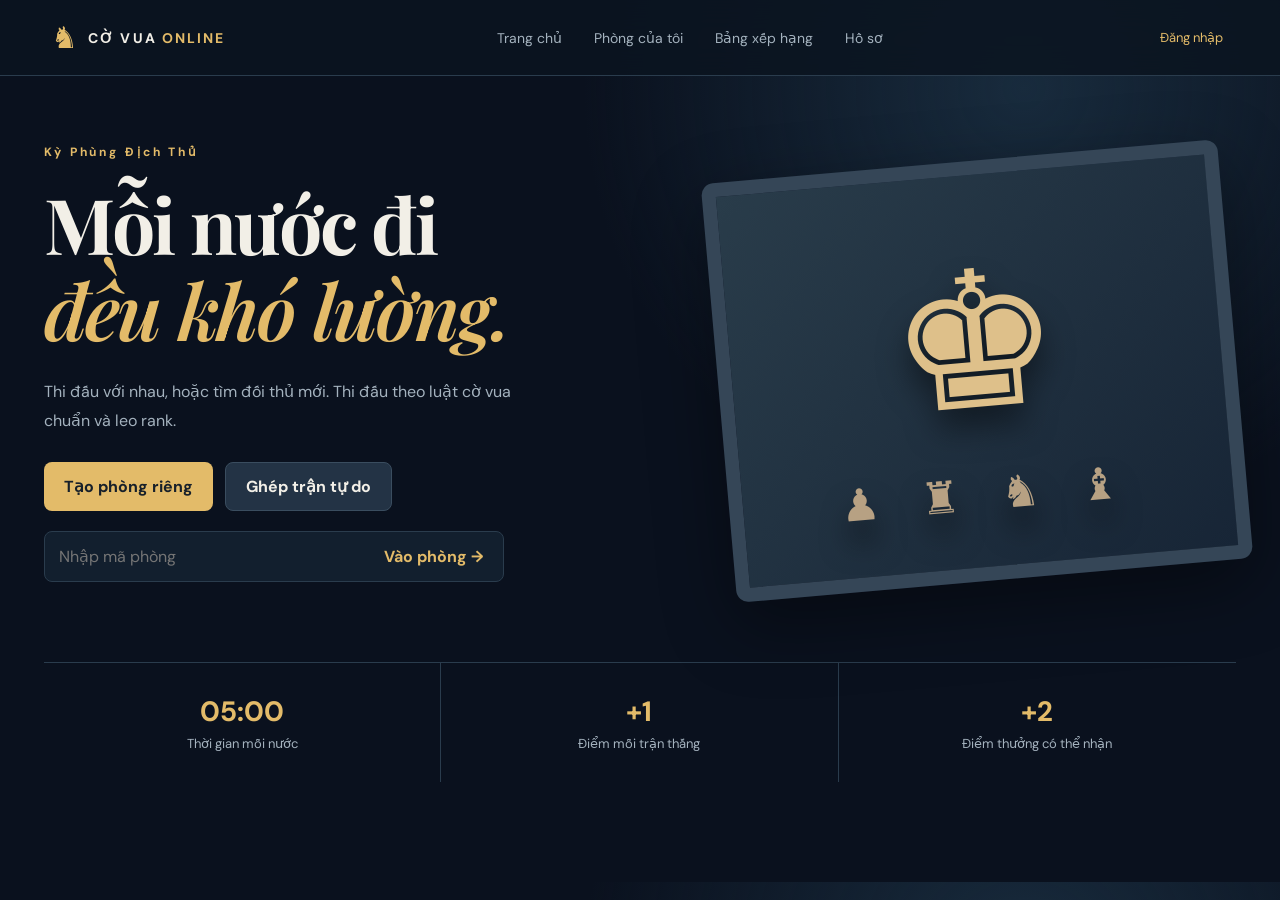
==== index.html @ 99d8efa1 "last" ====
<!doctype html>
<html lang="vi"><head><meta charset="utf-8"><meta name="viewport" content="width=device-width,initial-scale=1"><title>HacLongChess</title><link rel="stylesheet" href="style.css"></head>
<body><header class="topbar"><a class="logo" href="#home">♞ <span>CỜ VUA <b>ONLINE</b></span></a><nav><button data-page="home">Trang chủ</button><button data-page="game">Phòng của tôi</button><button data-page="leaderboard">Bảng xếp hạng</button><button data-page="myprofile">Hồ sơ</button></nav><div id="account"></div></header>
<main>
  <section id="home" class="page"><div class="hero"><div><p class="eyebrow">Kỳ Phùng Địch Thủ</p><h1>Mỗi nước đi<br><em>đều khó lường.</em></h1><p class="muted">Thi đấu với nhau, hoặc tìm đối thủ mới. Thi đấu theo luật cờ vua chuẩn và leo rank.</p><div class="hero-actions"><button class="primary" id="create">Tạo phòng riêng</button><button class="secondary" id="match">Ghép trận tự do</button></div><form id="join-form" class="join"><input id="room-code" maxlength="12" placeholder="Nhập mã phòng"><button type="submit">Vào phòng →</button></form><p id="matching" class="hint"></p></div><div class="hero-board" aria-hidden="true">♚<span>♟︎ ♜ ♞ ♝</span></div></div><div class="rules-row"><div><strong>05:00</strong><span>Thời gian mỗi nước</span></div><div><strong>+1</strong><span>Điểm mỗi trận thắng</span></div><div><strong>+2</strong><span>Điểm thưởng có thể nhận</span></div></div></section>
  <section id="game" class="page hidden"><div class="section-head"><div><p class="eyebrow">PHÒNG <span id="room-id"></span></p><h2>Ván cờ đang diễn ra</h2></div><button id="copy-room" class="secondary">Sao chép mã phòng</button></div><div class="game-layout"><div class="board-column"><div class="player-strip" id="black-player"></div><div id="board" class="board" aria-label="Bàn cờ"></div><div class="player-strip" id="white-player"></div><div class="game-controls"><span id="game-message"></span><div><button id="cancel-room" class="danger hidden">Hủy phòng</button> <button id="claim-draw" class="secondary hidden">Yêu cầu hòa</button> <button id="resign" class="danger">Xin thua</button></div></div></div><aside class="game-side"><div class="card clock-card"><div id="clock" class="clock" role="timer" aria-label="Thời gian nước đi">05:00</div></div><div class="card"><h3>Nước đi</h3><div id="moves" class="moves"></div></div><div class="card chat-card"><h3>Trò chuyện</h3><div id="messages" class="messages"></div><div id="emotes" class="emotes"></div><form id="chat-form" class="chat-form"><input id="chat-input" maxlength="300" placeholder="Nhắn đối thủ..."><button type="submit">Gửi</button></form></div></aside></div></section>
  <section id="leaderboard" class="page hidden"><div class="section-head"><div><p class="eyebrow">VINH DANH</p><h2>Bảng xếp hạng</h2></div><span class="hint">Top 100 người chơi</span></div><div id="rank-list" class="rank-list"></div></section>
  <section id="profile" class="page hidden"><div class="section-head"><div><p class="eyebrow">NGƯỜI CHƠI</p><h2>Hồ sơ</h2></div></div><div id="profile-card" class="profile-card"></div><form id="profile-form" class="card profile-form hidden"><h3>Chỉnh sửa hồ sơ</h3><label>Tên hiển thị<input id="profile-name" maxlength="40" required></label><label>Tuổi<input id="profile-age" type="number" min="13" max="120"></label><label>Giới thiệu<textarea id="profile-bio" maxlength="300" rows="3"></textarea></label><div class="avatar-upload"><label>Ảnh đại diện<input id="profile-avatar" type="file" accept="image/jpeg,image/png"></label><p class="hint">JPEG hoặc PNG, tối đa 5 MB.</p><button id="upload-avatar" class="secondary" type="button">Tải ảnh lên</button></div><button class="primary">Lưu hồ sơ</button></form></section>
  <section id="login" class="page hidden"><div class="login-card"><div class="login-icon">♞</div><h2>Vào bàn cờ</h2><p class="muted">Đăng nhập để tạo hồ sơ, chơi cờ và lưu điểm.</p><a class="oauth" id="google-login">Tiếp tục với Google</a><a class="oauth" id="facebook-login">Tiếp tục với Facebook</a><p class="muted" style="font-size:12px;margin-top:18px">Định vị IP: <a href="https://ipinfo.io/" target="_blank" rel="noopener noreferrer">IPinfo</a></p></div></section>
</main><div id="toast" role="status"></div><script src="config.js"></script><script src="app.js"></script></body></html>
---- style.css ----
@import url('https://fonts.googleapis.com/css2?family=DM+Sans:wght@400;500;600;700&family=Playfair+Display:wght@600;700&display=swap');
:root{--bg:#0a111e;--panel:#121e2d;--panel2:#1a2939;--line:#2a3c4d;--text:#f2efe7;--muted:#a4b2be;--gold:#e3bb69;--red:#e85555;--green:#7dbf9b}*{box-sizing:border-box}body{margin:0;background:radial-gradient(circle at 80% 10%,#182b3d 0,transparent 34%),var(--bg);color:var(--text);font-family:'DM Sans',sans-serif}button,input,textarea{font:inherit}button,a{cursor:pointer}button{border:0}a{color:inherit;text-decoration:none}.topbar{height:76px;padding:0 max(4vw,20px);display:flex;align-items:center;gap:30px;border-bottom:1px solid var(--line);background:#0b1420d9;position:sticky;top:0;z-index:10;backdrop-filter:blur(16px)}.logo{font-size:30px;color:var(--gold);display:flex;align-items:center;gap:10px;white-space:nowrap}.logo span{font-size:14px;color:var(--text);font-weight:700;letter-spacing:.15em}.logo b{color:var(--gold)}nav{display:flex;gap:4px;flex:1;justify-content:center}nav button,nav a{background:none;color:var(--muted);padding:10px 14px;border-radius:8px;font-size:14px}nav button:hover,nav a:hover{color:var(--gold);background:#ffffff0d}#account{font-size:13px;color:var(--muted);white-space:nowrap}#account button{background:none;color:var(--gold)}main{max-width:1240px;margin:auto;padding:40px 24px 100px}.hidden{display:none!important}.hero{min-height:510px;display:grid;grid-template-columns:1.1fr .9fr;align-items:center;gap:40px}.eyebrow{color:var(--gold);font-size:12px;font-weight:700;letter-spacing:.24em;margin:0 0 20px}h1,h2,h3{margin:0}h1,h2{font-family:'Playfair Display',serif}h1{font-size:clamp(44px,6vw,80px);line-height:1.12;letter-spacing:-.03em}h1 em{color:var(--gold);font-weight:600}h2{font-size:42px}h3{font-size:17px;margin-bottom:18px}.muted,.hint{color:var(--muted)}.hero .muted{max-width:510px;line-height:1.8;margin:26px 0}.hero-actions{display:flex;gap:12px;flex-wrap:wrap}.primary,.secondary,.danger,.join button,.chat-form button{padding:13px 20px;border-radius:8px;font-weight:700}.primary{background:var(--gold);color:#17202a}.secondary{background:#233345;color:var(--text);border:1px solid #3a4d5f}.danger{background:#6b2a32;color:#fff}.join{display:flex;margin-top:20px;max-width:460px;border:1px solid var(--line);border-radius:8px;overflow:hidden;background:#121f2e}.join input,.chat-form input{flex:1;background:none;border:0;padding:14px;color:var(--text);outline:none;min-width:0}.join button,.chat-form button{background:none;color:var(--gold)}.hero-board{height:420px;display:grid;place-content:center;text-align:center;color:#dec08a;font-size:190px;text-shadow:0 20px 30px #0008;background:linear-gradient(135deg,#293c4a,#172536);border:14px solid #354657;box-shadow:0 24px 70px #0006;transform:rotate(-5deg);border-radius:12px}.hero-board span{display:block;font-size:44px;letter-spacing:16px;color:#b7a183}.rules-row{display:grid;grid-template-columns:repeat(3,1fr);border-top:1px solid var(--line);margin-top:36px}.rules-row div{padding:30px 16px;text-align:center;border-right:1px solid var(--line)}.rules-row div:last-child{border:0}.rules-row strong{display:block;color:var(--gold);font-size:28px}.rules-row span{display:block;color:var(--muted);font-size:13px;margin-top:5px}.section-head{display:flex;align-items:end;justify-content:space-between;margin:12px 0 32px}.game-layout{display:grid;grid-template-columns:minmax(360px,680px) 1fr;gap:28px}.board-column{min-width:0}.board{aspect-ratio:1;display:grid;grid-template-columns:repeat(8,1fr);border:8px solid #43586a;box-shadow:0 20px 50px #0008}.square{display:grid;place-items:center;font-size:clamp(27px,5.4vw,62px);line-height:1;user-select:none;padding:0}.square.light{background:#e6d6b7}.square.dark{background:#77928e}.square.selected{outline:5px solid #e9bd53;outline-offset:-5px}.square.legal{box-shadow:inset 0 0 0 6px #dbb95da0}.square .white-piece{color:#fff8e8;text-shadow:0 2px 3px #253544,0 0 2px #1e2c35}.square .black-piece{color:#152537;text-shadow:0 1px 1px #e5ded0}.player-strip{height:64px;display:flex;align-items:center;gap:12px;font-weight:700}.small-avatar{width:36px;height:36px;border-radius:50%;object-fit:cover;background:#304150}.game-controls{display:flex;justify-content:space-between;align-items:center;padding:16px 0}.game-side{display:grid;gap:16px;align-content:start}.card{background:var(--panel);border:1px solid var(--line);border-radius:12px;padding:22px}.clock{font-size:48px;font-variant-numeric:tabular-nums;font-weight:700;letter-spacing:.03em}.clock.urgent{color:var(--red)}.timeout{background:var(--red);color:white;padding:12px;border-radius:8px;font-weight:800;text-align:center;animation:pulse .7s infinite alternate}@keyframes pulse{to{opacity:.65}}.moves{max-height:110px;overflow:auto;color:var(--muted);line-height:1.9}.messages{height:220px;overflow:auto;border-radius:7px;background:#0c1724;padding:12px;display:flex;flex-direction:column;gap:8px}.msg{font-size:13px;word-break:break-word}.msg b{color:var(--gold)}.emotes{display:flex;gap:7px;padding:13px 0}.emotes button{background:#26394a;border-radius:6px;padding:6px 8px;font-size:20px}.chat-form{display:flex;border:1px solid var(--line);border-radius:8px}.rank-list{display:grid;gap:10px}.rank-row{display:flex;align-items:center;gap:18px;padding:14px 20px;background:var(--panel);border:1px solid var(--line);border-radius:10px}.rank-number{color:var(--gold);font-weight:700;width:40px}.rank-row a{display:flex;align-items:center;gap:16px;flex:1}.rank-row img,.profile-card img{object-fit:cover;background:#304150}.rank-row img{width:54px;height:54px;border-radius:50%;border:3px solid var(--gold)}.rank-row strong{font-size:18px}.rank-row small{display:block;color:var(--muted)}.rank-row .points{color:var(--gold);font-weight:700}.profile-card{display:flex;align-items:center;gap:28px;padding:30px;background:var(--panel);border:1px solid var(--line);border-radius:12px;margin-bottom:20px}.profile-card img{width:110px;height:110px;border-radius:50%;border:5px solid var(--gold)}.profile-card h2{font-size:32px}.profile-card p{color:var(--muted)}.profile-form{max-width:560px}.profile-form label{display:block;color:var(--muted);margin:14px 0}.profile-form input,.profile-form textarea,.admin-form input{display:block;width:100%;background:#0d1825;color:var(--text);border:1px solid var(--line);border-radius:7px;padding:12px;margin-top:7px}.login-card{max-width:420px;margin:70px auto;background:var(--panel);border:1px solid var(--line);border-radius:16px;text-align:center;padding:38px}.login-icon{font-size:64px;color:var(--gold)}.login-card h2{font-size:36px}.oauth{display:block;background:#24384b;border-radius:8px;padding:14px;margin-top:12px;font-weight:700}.oauth:hover{background:#314b63}#toast{position:fixed;right:24px;bottom:24px;background:#293d4e;color:white;padding:12px 18px;border-radius:8px;opacity:0;pointer-events:none;transition:opacity .2s;z-index:20}#toast.show{opacity:1}.admin-grid{display:grid;grid-template-columns:repeat(3,1fr);gap:14px}.admin-grid .card strong{display:block;color:var(--gold);font-size:30px}.admin-table{width:100%;border-collapse:collapse;margin-top:15px}.admin-table td,.admin-table th{border-bottom:1px solid var(--line);padding:10px;text-align:left}.admin-table input{width:100px;background:#0d1825;color:white;border:1px solid var(--line);padding:7px}.bars{display:flex;align-items:end;height:150px;gap:4px}.bars div{background:var(--gold);flex:1;min-height:2px;border-radius:3px 3px 0 0}.admin-actions{display:flex;gap:10px;flex-wrap:wrap;margin:20px 0}@media(max-width:850px){.topbar{height:auto;min-height:70px;flex-wrap:wrap;padding:14px}nav{order:3;flex-basis:100%;justify-content:start;overflow:auto}.hero{grid-template-columns:1fr}.hero-board{display:none}.game-layout{grid-template-columns:1fr}.game-side{grid-template-columns:repeat(2,1fr)}.chat-card{grid-column:1/-1}}@media(max-width:560px){main{padding:25px 14px}.hero{min-height:auto}.rules-row{grid-template-columns:1fr}.rules-row div{border-right:0;border-bottom:1px solid var(--line)}.game-side{grid-template-columns:1fr}.section-head{align-items:start;gap:10px}h2{font-size:32px}.board{border-width:4px}.square{font-size:9vw}.profile-card{flex-direction:column;text-align:center}.rank-row{gap:8px;padding:10px}.rank-row img{width:44px;height:44px}}
:root{color-scheme:dark}
.rank-row a{flex-direction:column;align-items:flex-start;gap:5px;max-width:160px}
.rank-row a img{align-self:flex-start}
.rank-row .points{margin-left:auto}
.small-avatar{border:2px solid var(--gold)}

/* Classic chess table: warm walnut, ivory and restrained brass. */
.board-column{
  padding:16px;
  background:linear-gradient(145deg,#342417,#1b140f 58%,#3a291d);
  border:1px solid #815d36;
  border-radius:12px;
  box-shadow:0 24px 60px #0009,inset 0 1px 0 #c5945540;
}
.board{
  width:100%;
  grid-template-columns:repeat(8,minmax(0,1fr));
  grid-template-rows:repeat(8,minmax(0,1fr));
  border:14px solid #704322;
  border-image:linear-gradient(135deg,#b08048 0%,#6b3c20 18%,#3b2417 42%,#9c6738 67%,#482a19 100%) 1;
  box-shadow:0 0 0 2px #d5b274,0 0 0 5px #382719,0 14px 28px #0009,inset 0 0 0 2px #62401f;
}
.square{
  position:relative;
  min-width:0;
  min-height:0;
  font-family:'Segoe UI Symbol','Noto Sans Symbols 2',Georgia,serif;
  cursor:pointer;
  transition:filter .13s ease,box-shadow .13s ease;
}
.square.light{background:linear-gradient(140deg,#f0e2c5,#e5d2ae)}
.square.dark{background:linear-gradient(140deg,#966845,#805332)}
.square:hover{filter:brightness(1.12)}
.square:focus-visible{outline:3px solid #ffe19a;outline-offset:-4px;z-index:2}
.square.selected{outline:5px solid #f6cd72;outline-offset:-5px;z-index:1;filter:brightness(1.12)}
.square::before,.square::after{
  position:absolute;
  font-family:Georgia,serif;
  font-size:clamp(9px,1.15vw,13px);
  font-weight:700;
  line-height:1;
  opacity:.74;
  pointer-events:none;
}
.square::before{content:attr(data-rank-label);top:5px;left:5px}
.square::after{content:attr(data-file-label);bottom:5px;right:6px}
.square.light::before,.square.light::after{color:#68452c}
.square.dark::before,.square.dark::after{color:#f5dfb5}
.square .white-piece{
  color:#fffaf0;
  text-shadow:1px 1px 0 #8b6a48,-1px -1px 0 #8b6a48,0 3px 3px #26170e99;
  filter:drop-shadow(0 2px 1px #26170e88);
}
.square .black-piece{
  color:#211811;
  text-shadow:1px 1px 0 #d9bb89,-1px -1px 0 #d9bb89,0 3px 3px #160e0a88;
  filter:drop-shadow(0 2px 1px #160e0a88);
}
.player-strip{
  height:66px;
  padding:0 13px;
  margin:8px 0;
  color:#efe1c5;
  background:linear-gradient(90deg,#382819,#2a1d14);
  border:1px solid #6c4b2d;
  border-radius:6px;
  font-family:Georgia,serif;
  font-size:16px;
  letter-spacing:.01em;
}
.player-strip.to-move{border-color:#dbb76e;box-shadow:inset 3px 0 0 #dbb76e,0 0 15px #d2a45a22}
.player-strip .small-avatar{border-color:#cda768}
.game-side .card{background:linear-gradient(145deg,#211c18,#17191b);border-color:#554432}
.game-side h3{font-family:Georgia,serif;color:#e7cf9f}
.game-side .clock{font-family:Georgia,serif;color:#f1e1c0}
.game-side .clock.urgent{color:var(--red)}
.game-layout{grid-template-columns:minmax(0,2fr) minmax(240px,1fr);gap:20px}
.game-controls{min-height:72px;gap:12px}
.game-controls>div{display:flex;align-items:center;justify-content:flex-end;gap:10px;margin-left:auto}
.game-controls>div button{min-width:120px}
.chat-card{padding:16px}
.chat-card .messages{height:150px}
.chat-card .emotes{padding:8px 0}
.emotes{flex-wrap:wrap;max-height:112px;overflow-y:auto}
.emotes button{width:46px;height:46px;display:grid;place-items:center;flex:none;padding:3px}
.emotes button img{display:block;width:100%;height:100%;object-fit:contain}
.chat-sticker{display:inline-block;width:min(96px,28vw);height:96px;object-fit:contain;vertical-align:middle}
.rank-row .sticker-preview{width:48px;height:48px;object-fit:contain;flex:none;border:0;border-radius:4px}
#cosmetic-file{max-width:260px;color:var(--text)}
@media(max-width:850px){.game-layout{grid-template-columns:1fr}}
@media(max-width:560px){
  .board-column{padding:8px}
  .board{border-width:9px}
  .player-strip{height:54px;font-size:14px}
  .square::before,.square::after{font-size:9px}
}

/* Keep the entire board and its controls within the current viewport. */
.game-active main{padding-top:12px}
.game-active #game .section-head{margin:0 0 10px}
.game-active #game .section-head h2{font-size:clamp(22px,3vw,32px)}
.game-active #game .section-head .eyebrow{margin-bottom:6px}
.game-active .board-column{width:min(100%,var(--board-panel-fit,496px));padding:8px;justify-self:center}
.game-active .board{max-width:var(--board-fit,480px);border-width:8px;margin-inline:auto}
.game-active .square{font-size:var(--piece-size,40px)}
.game-active .player-strip{height:42px;margin:4px 0;font-size:14px}
.game-active .player-strip .small-avatar{width:28px;height:28px}
.game-active .game-controls{min-height:48px;padding:6px 0}
.game-active .game-controls button{padding:9px 12px}
.game-side .clock-card{justify-self:start;min-width:136px;padding:10px 16px}
.game-side .clock-card .clock{font-size:32px;line-height:1.1}
.avatar-upload{margin:16px 0;padding-top:14px;border-top:1px solid var(--line)}
.avatar-upload label{margin:0}
.avatar-upload input[type=file]{padding:9px;font-size:13px}
.avatar-upload .hint{font-size:12px;margin:7px 0 12px}
@media(max-width:560px){
  .game-active main{padding-top:8px}
  .game-active #game .section-head h2{font-size:24px}
  .game-active .game-controls>div button{min-width:100px}
}
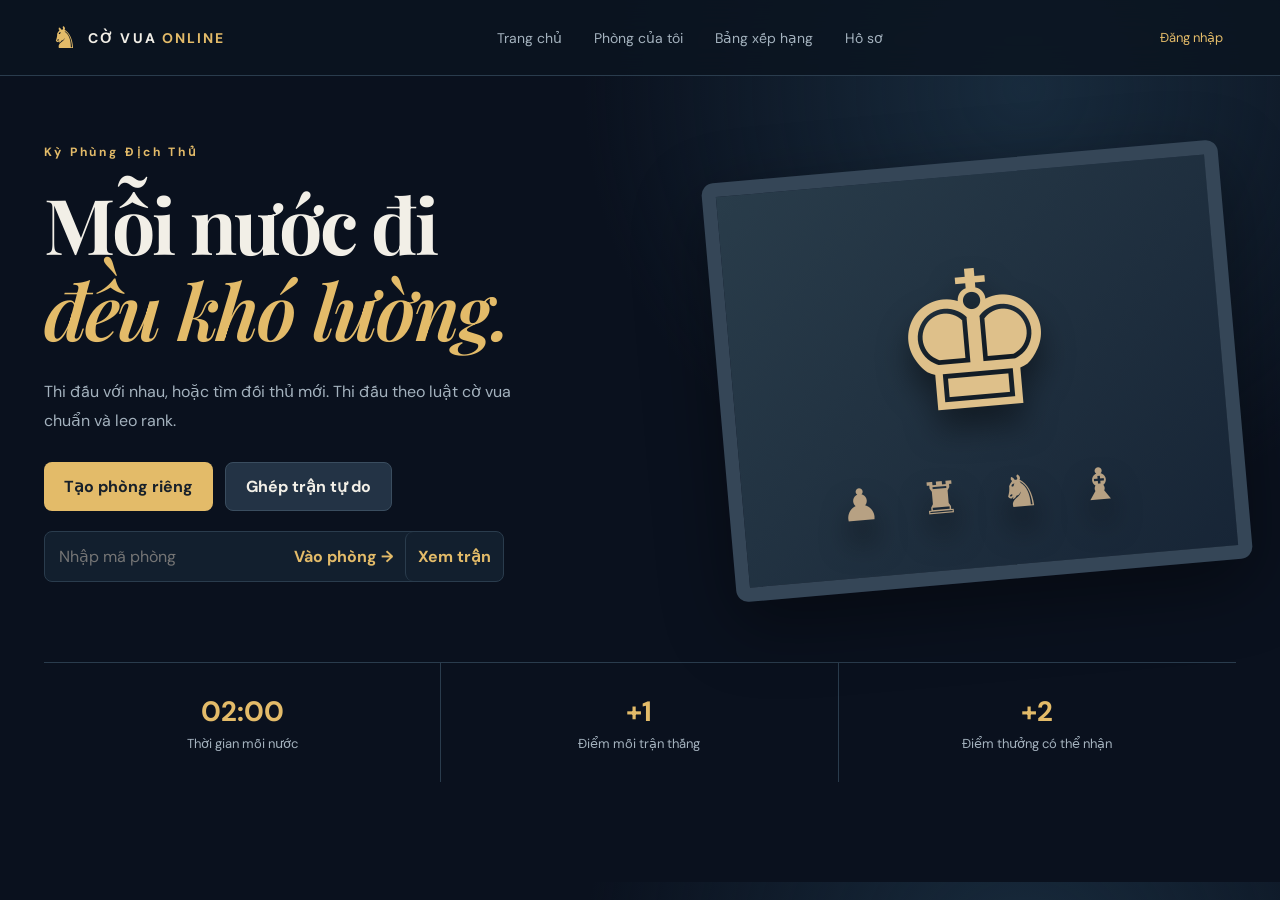
==== commit 4fafd128: "update viewer" ====
--- a/index.html
+++ b/index.html
@@ -2,10 +2,11 @@
 <html lang="vi"><head><meta charset="utf-8"><meta name="viewport" content="width=device-width,initial-scale=1"><title>HacLongChess</title><link rel="stylesheet" href="style.css"></head>
 <body><header class="topbar"><a class="logo" href="#home">♞ <span>CỜ VUA <b>ONLINE</b></span></a><nav><button data-page="home">Trang chủ</button><button data-page="game">Phòng của tôi</button><button data-page="leaderboard">Bảng xếp hạng</button><button data-page="myprofile">Hồ sơ</button></nav><div id="account"></div></header>
 <main>
-  <section id="home" class="page"><div class="hero"><div><p class="eyebrow">Kỳ Phùng Địch Thủ</p><h1>Mỗi nước đi<br><em>đều khó lường.</em></h1><p class="muted">Thi đấu với nhau, hoặc tìm đối thủ mới. Thi đấu theo luật cờ vua chuẩn và leo rank.</p><div class="hero-actions"><button class="primary" id="create">Tạo phòng riêng</button><button class="secondary" id="match">Ghép trận tự do</button></div><form id="join-form" class="join"><input id="room-code" maxlength="12" placeholder="Nhập mã phòng"><button type="submit">Vào phòng →</button></form><p id="matching" class="hint"></p></div><div class="hero-board" aria-hidden="true">♚<span>♟︎ ♜ ♞ ♝</span></div></div><div class="rules-row"><div><strong>05:00</strong><span>Thời gian mỗi nước</span></div><div><strong>+1</strong><span>Điểm mỗi trận thắng</span></div><div><strong>+2</strong><span>Điểm thưởng có thể nhận</span></div></div></section>
-  <section id="game" class="page hidden"><div class="section-head"><div><p class="eyebrow">PHÒNG <span id="room-id"></span></p><h2>Ván cờ đang diễn ra</h2></div><button id="copy-room" class="secondary">Sao chép mã phòng</button></div><div class="game-layout"><div class="board-column"><div class="player-strip" id="black-player"></div><div id="board" class="board" aria-label="Bàn cờ"></div><div class="player-strip" id="white-player"></div><div class="game-controls"><span id="game-message"></span><div><button id="cancel-room" class="danger hidden">Hủy phòng</button> <button id="claim-draw" class="secondary hidden">Yêu cầu hòa</button> <button id="resign" class="danger">Xin thua</button></div></div></div><aside class="game-side"><div class="card clock-card"><div id="clock" class="clock" role="timer" aria-label="Thời gian nước đi">05:00</div></div><div class="card"><h3>Nước đi</h3><div id="moves" class="moves"></div></div><div class="card chat-card"><h3>Trò chuyện</h3><div id="messages" class="messages"></div><div id="emotes" class="emotes"></div><form id="chat-form" class="chat-form"><input id="chat-input" maxlength="300" placeholder="Nhắn đối thủ..."><button type="submit">Gửi</button></form></div></aside></div></section>
+  <section id="home" class="page"><div class="hero"><div><p class="eyebrow">Kỳ Phùng Địch Thủ</p><h1>Mỗi nước đi<br><em>đều khó lường.</em></h1><p class="muted">Thi đấu với nhau, hoặc tìm đối thủ mới. Thi đấu theo luật cờ vua chuẩn và leo rank.</p><div class="hero-actions"><button class="primary" id="create">Tạo phòng riêng</button><button class="secondary" id="match">Ghép trận tự do</button></div><form id="join-form" class="join"><input id="room-code" maxlength="12" placeholder="Nhập mã phòng"><button type="submit">Vào phòng →</button><button type="button" id="watch-room">Xem trận</button></form><p id="matching" class="hint"></p></div><div class="hero-board" aria-hidden="true">♚<span>♟︎ ♜ ♞ ♝</span></div></div><div class="rules-row"><div><strong>02:00</strong><span>Thời gian mỗi nước</span></div><div><strong>+1</strong><span>Điểm mỗi trận thắng</span></div><div><strong>+2</strong><span>Điểm thưởng có thể nhận</span></div></div></section>
+  <section id="game" class="page hidden"><div class="section-head"><div><p class="eyebrow">PHÒNG <span id="room-id"></span></p><h2 id="game-title">Ván cờ đang diễn ra</h2></div><div class="section-actions"><span id="viewer-count" class="viewer-count" aria-label="0 người đang xem">👁 0</span><button id="copy-room" class="secondary">Sao chép mã phòng</button></div></div><div class="game-layout"><div class="board-column"><div class="player-strip" id="black-player"></div><div id="board" class="board" aria-label="Bàn cờ"></div><div class="player-strip" id="white-player"></div><div class="game-controls"><span id="game-message"></span><div><button id="leave-watch" class="secondary hidden">Rời phòng xem</button><button id="cancel-room" class="danger hidden">Hủy phòng</button> <button id="claim-draw" class="secondary hidden">Yêu cầu hòa</button> <button id="resign" class="danger">Xin thua</button></div></div></div><aside class="game-side"><div class="card clock-card"><div id="clock" class="clock" role="timer" aria-label="Thời gian nước đi">02:00</div></div><div class="card"><h3>Nước đi</h3><div id="moves" class="moves"></div></div><div class="card chat-card" id="room-chat"><h3>Trò chuyện</h3><div id="messages" class="messages"></div><div id="emotes" class="emotes"></div><form id="chat-form" class="chat-form"><input id="chat-input" maxlength="300" placeholder="Nhắn đối thủ..."><button type="submit">Gửi</button></form></div></aside></div></section>
   <section id="leaderboard" class="page hidden"><div class="section-head"><div><p class="eyebrow">VINH DANH</p><h2>Bảng xếp hạng</h2></div><span class="hint">Top 100 người chơi</span></div><div id="rank-list" class="rank-list"></div></section>
-  <section id="profile" class="page hidden"><div class="section-head"><div><p class="eyebrow">NGƯỜI CHƠI</p><h2>Hồ sơ</h2></div></div><div id="profile-card" class="profile-card"></div><form id="profile-form" class="card profile-form hidden"><h3>Chỉnh sửa hồ sơ</h3><label>Tên hiển thị<input id="profile-name" maxlength="40" required></label><label>Tuổi<input id="profile-age" type="number" min="13" max="120"></label><label>Giới thiệu<textarea id="profile-bio" maxlength="300" rows="3"></textarea></label><div class="avatar-upload"><label>Ảnh đại diện<input id="profile-avatar" type="file" accept="image/jpeg,image/png"></label><p class="hint">JPEG hoặc PNG, tối đa 5 MB.</p><button id="upload-avatar" class="secondary" type="button">Tải ảnh lên</button></div><button class="primary">Lưu hồ sơ</button></form></section>
+  <section id="profile" class="page hidden"><div class="section-head"><div><p class="eyebrow">NGƯỜI CHƠI</p><h2>Hồ sơ</h2></div></div><div id="profile-card" class="profile-card"></div><form id="profile-form" class="card profile-form hidden"><h3>Chỉnh sửa hồ sơ</h3><label>Tên hiển thị<input id="profile-name" maxlength="40" required></label><label>Tuổi<input id="profile-age" type="number" min="13" max="120"></label><label>Giới thiệu<textarea id="profile-bio" maxlength="300" rows="3"></textarea></label><div class="avatar-upload"><label>Ảnh đại diện<input id="profile-avatar" type="file" accept="image/jpeg,image/png"></label><p class="hint">JPEG hoặc PNG, tối đa 5 MB.</p><button id="upload-avatar" class="secondary" type="button">Tải ảnh lên</button></div><div class="frame-section"><h3>Khung viền ảnh đại diện</h3><div id="frame-picker" class="frame-picker" aria-label="Chọn khung viền"></div></div><button class="primary">Lưu hồ sơ</button></form></section>
   <section id="login" class="page hidden"><div class="login-card"><div class="login-icon">♞</div><h2>Vào bàn cờ</h2><p class="muted">Đăng nhập để tạo hồ sơ, chơi cờ và lưu điểm.</p><a class="oauth" id="google-login">Tiếp tục với Google</a><a class="oauth" id="facebook-login">Tiếp tục với Facebook</a><p class="muted" style="font-size:12px;margin-top:18px">Định vị IP: <a href="https://ipinfo.io/" target="_blank" rel="noopener noreferrer">IPinfo</a></p></div></section>
 </main><div id="toast" role="status"></div><script src="config.js"></script><script src="app.js"></script></body></html>
 
+
--- a/style.css
+++ b/style.css
@@ -115,6 +115,20 @@
 .avatar-upload label{margin:0}
 .avatar-upload input[type=file]{padding:9px;font-size:13px}
 .avatar-upload .hint{font-size:12px;margin:7px 0 12px}
+.frame-section{margin:18px 0;padding-top:16px;border-top:1px solid var(--line)}
+.frame-section h3{margin-bottom:12px}
+.frame-picker{display:flex;flex-wrap:wrap;gap:10px}
+.frame-option{display:flex;align-items:center;gap:9px;min-width:130px;padding:8px 11px;border:1px solid var(--line);border-radius:9px;background:#0d1825;color:var(--text);text-align:left}
+.frame-option.selected{border-color:var(--gold);box-shadow:0 0 0 2px #e3bb6940}
+.frame-option:focus-visible{outline:2px solid var(--gold);outline-offset:2px}
+.frame-option span{font-size:13px;max-width:120px;overflow:hidden;text-overflow:ellipsis;white-space:nowrap}
+.frame-option .frame-preview{width:38px;height:38px;flex:none;border:4px solid var(--gold);border-radius:50%;object-fit:cover;background:#304150}
+.join button{white-space:nowrap;padding-inline:12px}
+.join #watch-room{border-left:1px solid var(--line)}
+@media(max-width:560px){.join{flex-wrap:wrap}.join input{flex-basis:100%}.join button{flex:1;border-top:1px solid var(--line)}}
+.section-actions{display:flex;align-items:center;gap:10px}
+.viewer-count{display:inline-flex;align-items:center;justify-content:center;min-width:66px;padding:10px 12px;border:1px solid var(--line);border-radius:8px;background:var(--panel);color:var(--gold);font-weight:700;font-variant-numeric:tabular-nums;white-space:nowrap}
+@media(max-width:560px){.section-actions{gap:6px}.viewer-count{min-width:52px;padding:8px}.section-actions #copy-room{padding:8px 10px;font-size:12px}}
 @media(max-width:560px){
   .game-active main{padding-top:8px}
   .game-active #game .section-head h2{font-size:24px}
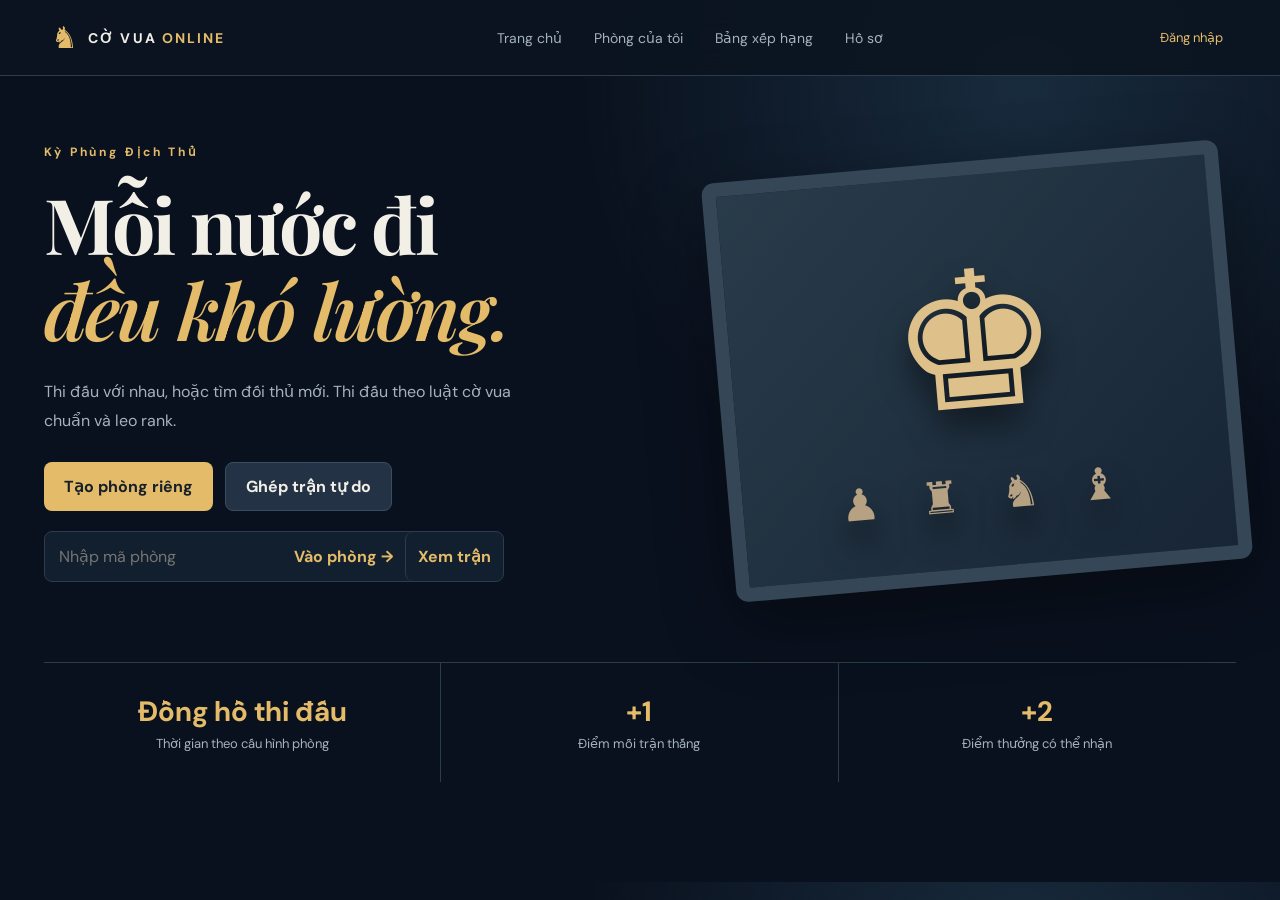
==== commit 9257a006: "update time" ====
--- a/index.html
+++ b/index.html
@@ -2,10 +2,10 @@
 <html lang="vi"><head><meta charset="utf-8"><meta name="viewport" content="width=device-width,initial-scale=1"><title>HacLongChess</title><link rel="stylesheet" href="style.css"></head>
 <body><header class="topbar"><a class="logo" href="#home">♞ <span>CỜ VUA <b>ONLINE</b></span></a><nav><button data-page="home">Trang chủ</button><button data-page="game">Phòng của tôi</button><button data-page="leaderboard">Bảng xếp hạng</button><button data-page="myprofile">Hồ sơ</button></nav><div id="account"></div></header>
 <main>
-  <section id="home" class="page"><div class="hero"><div><p class="eyebrow">Kỳ Phùng Địch Thủ</p><h1>Mỗi nước đi<br><em>đều khó lường.</em></h1><p class="muted">Thi đấu với nhau, hoặc tìm đối thủ mới. Thi đấu theo luật cờ vua chuẩn và leo rank.</p><div class="hero-actions"><button class="primary" id="create">Tạo phòng riêng</button><button class="secondary" id="match">Ghép trận tự do</button></div><form id="join-form" class="join"><input id="room-code" maxlength="12" placeholder="Nhập mã phòng"><button type="submit">Vào phòng →</button><button type="button" id="watch-room">Xem trận</button></form><p id="matching" class="hint"></p></div><div class="hero-board" aria-hidden="true">♚<span>♟︎ ♜ ♞ ♝</span></div></div><div class="rules-row"><div><strong>02:00</strong><span>Thời gian mỗi nước</span></div><div><strong>+1</strong><span>Điểm mỗi trận thắng</span></div><div><strong>+2</strong><span>Điểm thưởng có thể nhận</span></div></div></section>
-  <section id="game" class="page hidden"><div class="section-head"><div><p class="eyebrow">PHÒNG <span id="room-id"></span></p><h2 id="game-title">Ván cờ đang diễn ra</h2></div><div class="section-actions"><span id="viewer-count" class="viewer-count" aria-label="0 người đang xem">👁 0</span><button id="copy-room" class="secondary">Sao chép mã phòng</button></div></div><div class="game-layout"><div class="board-column"><div class="player-strip" id="black-player"></div><div id="board" class="board" aria-label="Bàn cờ"></div><div class="player-strip" id="white-player"></div><div class="game-controls"><span id="game-message"></span><div><button id="leave-watch" class="secondary hidden">Rời phòng xem</button><button id="cancel-room" class="danger hidden">Hủy phòng</button> <button id="claim-draw" class="secondary hidden">Yêu cầu hòa</button> <button id="resign" class="danger">Xin thua</button></div></div></div><aside class="game-side"><div class="card clock-card"><div id="clock" class="clock" role="timer" aria-label="Thời gian nước đi">02:00</div></div><div class="card"><h3>Nước đi</h3><div id="moves" class="moves"></div></div><div class="card chat-card" id="room-chat"><h3>Trò chuyện</h3><div id="messages" class="messages"></div><div id="emotes" class="emotes"></div><form id="chat-form" class="chat-form"><input id="chat-input" maxlength="300" placeholder="Nhắn đối thủ..."><button type="submit">Gửi</button></form></div></aside></div></section>
+  <section id="home" class="page"><div class="hero"><div><p class="eyebrow">Kỳ Phùng Địch Thủ</p><h1>Mỗi nước đi<br><em>đều khó lường.</em></h1><p class="muted">Thi đấu với nhau, hoặc tìm đối thủ mới. Thi đấu theo luật cờ vua chuẩn và leo rank.</p><div class="hero-actions"><button class="primary" id="create">Tạo phòng riêng</button><button class="secondary" id="match">Ghép trận tự do</button><button class="secondary hidden" id="cancel-match" type="button">Hủy ghép</button></div><form id="join-form" class="join"><input id="room-code" maxlength="12" placeholder="Nhập mã phòng"><button type="submit">Vào phòng →</button><button type="button" id="watch-room">Xem trận</button></form><p id="matching" class="hint"></p></div><div class="hero-board" aria-hidden="true">♚<span>♟︎ ♜ ♞ ♝</span></div></div><div class="rules-row"><div><strong>Đồng hồ thi đấu</strong><span>Thời gian theo cấu hình phòng</span></div><div><strong>+1</strong><span>Điểm mỗi trận thắng</span></div><div><strong>+2</strong><span>Điểm thưởng có thể nhận</span></div></div></section>
+  <section id="game" class="page hidden"><div class="section-head"><div><p class="eyebrow">PHÒNG <span id="room-id"></span></p><h2 id="game-title">Ván cờ đang diễn ra</h2></div><div class="section-actions"><span id="viewer-count" class="viewer-count" aria-label="0 người đang xem">👁 0</span><button id="copy-room" class="secondary">Sao chép mã phòng</button></div></div><div class="game-layout"><div class="board-column"><div class="player-strip" id="black-player"></div><div class="board-stage"><div id="board" class="board" aria-label="Bàn cờ"></div><div id="move-effect" class="move-effect" role="status" aria-live="polite" aria-atomic="true"></div></div><div class="player-strip" id="white-player"></div><div class="game-controls"><span id="game-message"></span><div><button id="leave-watch" class="secondary hidden">Rời phòng xem</button><button id="return-lobby" class="primary hidden" type="button">Trở về sảnh</button><button id="cancel-room" class="danger hidden">Hủy phòng</button> <span id="draw-offer-status" class="hidden" role="status" aria-live="polite"></span> <button id="offer-draw" class="secondary hidden" type="button">Xin hòa</button> <button id="accept-draw" class="primary hidden" type="button">Đồng ý hòa</button> <button id="decline-draw" class="secondary hidden" type="button">Từ chối</button> <button id="claim-draw" class="secondary hidden">Yêu cầu hòa</button> <button id="resign" class="danger">Xin thua</button></div></div></div><aside class="game-side"><div class="card clock-card"><p id="clock-rule" class="hint"></p><div id="game-clocks" class="hidden"><div class="clock-row"><span>Trắng</span><span id="white-clock" class="clock" role="timer"></span></div><div class="clock-row"><span>Đen</span><span id="black-clock" class="clock" role="timer"></span></div></div><div id="clock" class="clock" role="timer" aria-label="Thời gian nước đi">02:00</div></div><div id="learn-panel" class="card learn-card hidden"><label class="learn-toggle"><input id="learn-toggle" type="checkbox"> Learn · Gợi ý nước đi</label><p id="learn-status" class="hint" role="status" aria-live="polite">Bật Learn để nhận gợi ý.</p></div><div class="card"><h3>Nước đi</h3><div id="moves" class="moves"></div></div><div class="card chat-card" id="room-chat"><div class="chat-heading"><h3>Trò chuyện</h3><button id="toggle-spectator-chat" class="secondary hidden" type="button">Khóa bình luận</button></div><div id="messages" class="messages"></div><div id="emotes" class="emotes"></div><p id="watch-chat-hint" class="hint hidden">Đăng nhập để bình luận.</p><form id="chat-form" class="chat-form"><input id="chat-input" maxlength="300" placeholder="Nhắn đối thủ..."><button type="submit">Gửi</button></form></div></aside></div></section>
   <section id="leaderboard" class="page hidden"><div class="section-head"><div><p class="eyebrow">VINH DANH</p><h2>Bảng xếp hạng</h2></div><span class="hint">Top 100 người chơi</span></div><div id="rank-list" class="rank-list"></div></section>
-  <section id="profile" class="page hidden"><div class="section-head"><div><p class="eyebrow">NGƯỜI CHƠI</p><h2>Hồ sơ</h2></div></div><div id="profile-card" class="profile-card"></div><form id="profile-form" class="card profile-form hidden"><h3>Chỉnh sửa hồ sơ</h3><label>Tên hiển thị<input id="profile-name" maxlength="40" required></label><label>Tuổi<input id="profile-age" type="number" min="13" max="120"></label><label>Giới thiệu<textarea id="profile-bio" maxlength="300" rows="3"></textarea></label><div class="avatar-upload"><label>Ảnh đại diện<input id="profile-avatar" type="file" accept="image/jpeg,image/png"></label><p class="hint">JPEG hoặc PNG, tối đa 5 MB.</p><button id="upload-avatar" class="secondary" type="button">Tải ảnh lên</button></div><div class="frame-section"><h3>Khung viền ảnh đại diện</h3><div id="frame-picker" class="frame-picker" aria-label="Chọn khung viền"></div></div><button class="primary">Lưu hồ sơ</button></form></section>
+  <section id="profile" class="page hidden"><div class="section-head"><div><p class="eyebrow">NGƯỜI CHƠI</p><h2>Hồ sơ</h2></div></div><div id="profile-card" class="profile-card"></div><form id="profile-form" class="card profile-form hidden"><h3>Chỉnh sửa hồ sơ</h3><label>Tên hiển thị<input id="profile-name" maxlength="40" required></label><label>Tuổi<input id="profile-age" type="number" min="13" max="120"></label><label>Giới thiệu<textarea id="profile-bio" maxlength="300" rows="3"></textarea></label><div class="avatar-upload"><label>Ảnh đại diện<input id="profile-avatar" type="file" accept="image/jpeg,image/png"></label><p class="hint">JPEG hoặc PNG, tối đa 5 MB.</p><button id="upload-avatar" class="secondary" type="button">Tải ảnh lên</button></div><div class="frame-section"><h3>Khung viền ảnh đại diện</h3><div id="frame-picker" class="frame-picker" aria-label="Chọn khung viền"></div></div><div class="frame-section"><h3>Huy hiệu</h3><div id="badge-picker" class="badge-picker" aria-label="Chọn huy hiệu"></div></div><button class="primary">Lưu hồ sơ</button></form></section>
   <section id="login" class="page hidden"><div class="login-card"><div class="login-icon">♞</div><h2>Vào bàn cờ</h2><p class="muted">Đăng nhập để tạo hồ sơ, chơi cờ và lưu điểm.</p><a class="oauth" id="google-login">Tiếp tục với Google</a><a class="oauth" id="facebook-login">Tiếp tục với Facebook</a><p class="muted" style="font-size:12px;margin-top:18px">Định vị IP: <a href="https://ipinfo.io/" target="_blank" rel="noopener noreferrer">IPinfo</a></p></div></section>
 </main><div id="toast" role="status"></div><script src="config.js"></script><script src="app.js"></script></body></html>
 
--- a/style.css
+++ b/style.css
@@ -8,12 +8,18 @@
 
 /* Classic chess table: warm walnut, ivory and restrained brass. */
 .board-column{
+  display:flex;
+  flex-direction:column;
   padding:16px;
   background:linear-gradient(145deg,#342417,#1b140f 58%,#3a291d);
   border:1px solid #815d36;
   border-radius:12px;
   box-shadow:0 24px 60px #0009,inset 0 1px 0 #c5945540;
 }
+.board-column.black-view #white-player{order:0}
+.board-column.black-view .board-stage{order:1}
+.board-column.black-view #black-player{order:2}
+.board-column.black-view .game-controls{order:3}
 .board{
   width:100%;
   grid-template-columns:repeat(8,minmax(0,1fr));
@@ -128,6 +134,76 @@
 @media(max-width:560px){.join{flex-wrap:wrap}.join input{flex-basis:100%}.join button{flex:1;border-top:1px solid var(--line)}}
 .section-actions{display:flex;align-items:center;gap:10px}
 .viewer-count{display:inline-flex;align-items:center;justify-content:center;min-width:66px;padding:10px 12px;border:1px solid var(--line);border-radius:8px;background:var(--panel);color:var(--gold);font-weight:700;font-variant-numeric:tabular-nums;white-space:nowrap}
+.avatar-wrap{display:inline-flex;position:relative;flex:none;line-height:0}
+.avatar-wrap .avatar-main{display:block}
+.avatar-wrap .avatar-badge{position:absolute;right:-7px;bottom:-5px;width:25px;height:25px;border:0;border-radius:0;object-fit:contain;background:none;filter:drop-shadow(0 2px 3px #000b)}
+.profile-card .avatar-wrap .avatar-badge{right:-9px;bottom:-7px;width:43px;height:43px;border:0;border-radius:0;background:none}
+.player-strip .avatar-wrap .avatar-badge{right:-5px;bottom:-4px;width:19px;height:19px;border:0;border-radius:0;background:none}
+.badge-picker{display:flex;flex-wrap:wrap;gap:10px}
+.badge-option{display:flex;align-items:center;gap:9px;min-width:142px;min-height:55px;padding:7px 11px;border:1px solid var(--line);border-radius:9px;background:#0d1825;color:var(--text);text-align:left}
+.badge-option.selected{border-color:var(--gold);box-shadow:0 0 0 2px #e3bb6940}
+.badge-option:focus-visible{outline:2px solid var(--gold);outline-offset:2px}
+.badge-option .avatar-badge,.badge-option .badge-empty{position:static;width:40px;height:40px;flex:none;object-fit:contain;color:var(--muted);font-size:28px;text-align:center}
+.badge-option span:last-child{font-size:13px;max-width:150px}
+.badge-admin-form{display:flex;flex-wrap:wrap;align-items:end;gap:12px;margin:12px 0 18px}
+.badge-admin-form label{display:flex;flex-direction:column;gap:6px;color:var(--muted);font-size:13px}
+.badge-admin-form input{background:#0d1825;color:var(--text);border:1px solid var(--line);border-radius:7px;padding:9px}
+.badge-admin-form .badge-check{flex-direction:row;align-items:center}
+.badge-admin-form .badge-check input{width:auto}
+.badge-list{margin-top:16px}
+.badge-admin-row{display:flex;align-items:center;gap:12px;flex-wrap:wrap}
+.badge-admin-row>img{width:48px;height:48px;object-fit:contain}
+.badge-admin-row .badge-details{flex:1;min-width:160px}
+.badge-admin-row .badge-grants{width:100%;display:flex;flex-wrap:wrap;align-items:center;gap:8px}
+.badge-admin-row .badge-grants input{max-width:270px;background:#0d1825;color:var(--text);border:1px solid var(--line);border-radius:7px;padding:8px}
+.chat-heading{display:flex;align-items:center;justify-content:space-between;gap:8px;margin-bottom:12px}
+.chat-heading h3{margin:0}
+.chat-heading button{padding:7px 9px;font-size:12px;white-space:nowrap}
+.admin-player-id{display:block;color:var(--muted);font-size:11px;user-select:all}
+.live-grid{grid-template-columns:repeat(2,minmax(0,1fr));margin-bottom:16px}
+.live-grid .card{font-size:14px;color:var(--muted)}
+.live-grid .card strong{font-variant-numeric:tabular-nums;font-size:38px}
+.analytics{display:grid;gap:16px;margin-bottom:40px}
+.chart-card{min-width:0;padding:20px 22px}
+.chart-card h3{margin:0 0 4px}
+.chart-card .hint{font-size:12px;margin:0 0 12px}
+.chart-heading{display:flex;justify-content:space-between;align-items:start;gap:16px}
+.chart-total{text-align:right;color:var(--gold);white-space:nowrap}
+.chart-total strong{display:block;font-size:30px;font-variant-numeric:tabular-nums;line-height:1}
+.chart-total span{font-size:12px;color:var(--muted)}
+.chart-pair{display:grid;grid-template-columns:repeat(2,minmax(0,1fr));gap:16px}
+.line-chart{height:170px;min-width:0}
+.line-chart-large{height:270px}
+.line-chart svg{display:block;width:100%;height:100%;overflow:visible}
+.effect-form{margin:16px 0 40px;display:grid;gap:22px}
+.effect-switches{display:grid;grid-template-columns:repeat(2,minmax(0,1fr));gap:12px}
+.effect-switches label{display:flex;align-items:center;gap:9px}
+.effect-switches input{width:17px;height:17px;accent-color:var(--gold)}
+.effect-copy,.effect-fields{display:grid;grid-template-columns:repeat(3,minmax(0,1fr));gap:14px}
+.effect-copy{grid-template-columns:repeat(2,minmax(0,1fr))}
+.effect-copy label,.effect-fields label{display:grid;gap:7px;font-size:13px;color:var(--muted)}
+.effect-copy input,.effect-fields input{min-width:0;width:100%;padding:10px;border:1px solid var(--line);border-radius:7px;background:#0d1825;color:var(--text)}
+.effect-fields input{font-variant-numeric:tabular-nums}
+.effect-form>.primary{justify-self:start}
+@media(max-width:850px){.effect-fields{grid-template-columns:repeat(2,minmax(0,1fr))}}
+@media(max-width:560px){.live-grid,.chart-pair,.effect-switches,.effect-fields,.effect-copy{grid-template-columns:1fr}.line-chart-large{height:225px}.chart-card{padding:16px}.live-grid .card strong{font-size:32px}}
+.board-stage{position:relative;width:100%}
+.learn-card{padding:12px 16px;border-color:#478c97}
+.learn-toggle{display:flex;align-items:center;gap:10px;font-weight:700;cursor:pointer}
+.learn-toggle input{accent-color:#68d6e9;width:18px;height:18px}
+.learn-card .hint{margin:8px 0 0;font-size:13px}
+.square.learn-from{box-shadow:inset 0 0 0 4px #4ac6e8,inset 0 0 18px #4ac6e855}
+.square.learn-to{box-shadow:inset 0 0 0 4px #f4d377,inset 0 0 18px #f4d37766}
+.square.last-move{box-shadow:inset 0 0 0 999px #e6bb4745}
+.square.in-check{box-shadow:inset 0 0 0 999px #db374b99, inset 0 0 0 5px #ffcf8a;animation:king-check-pulse 1s ease-in-out infinite alternate}
+.move-effect{position:absolute;z-index:2;left:50%;top:50%;transform:translate(-50%,-50%) scale(.8);max-width:90%;padding:14px 24px;border-radius:14px;border:2px solid #f7cf7a;background:#1b1724eb;color:#ffe5a6;box-shadow:0 12px 45px #000b,0 0 42px #ffd36d66;font:700 clamp(17px,3.2vw,32px) Georgia,serif;letter-spacing:.04em;text-align:center;white-space:nowrap;opacity:0;pointer-events:none;transition:opacity .18s,transform .3s}
+.move-effect.visible{opacity:1;transform:translate(-50%,-50%) scale(1);animation:move-effect-glow .9s ease-in-out 2 alternate}
+.move-effect.check,.move-effect.checkmate{border-color:#ff8f82;color:#fff0d7;box-shadow:0 12px 45px #000b,0 0 40px #f04b4b88}
+.move-effect.brilliant{background:#261e3deb;border-color:#d0b1ff;color:#f1dfff;box-shadow:0 12px 45px #000b,0 0 50px #b584ff99}
+@keyframes king-check-pulse{from{filter:brightness(1)}to{filter:brightness(1.4)}}
+@keyframes move-effect-glow{from{filter:brightness(1)}to{filter:brightness(1.3)}}
+@media(max-width:560px){.move-effect{padding:10px 13px;font-size:clamp(14px,4vw,20px);white-space:normal;min-width:65%}}
+@media(prefers-reduced-motion:reduce){.square.in-check,.move-effect.visible{animation:none}.move-effect{transition:none}}
 @media(max-width:560px){.section-actions{gap:6px}.viewer-count{min-width:52px;padding:8px}.section-actions #copy-room{padding:8px 10px;font-size:12px}}
 @media(max-width:560px){
   .game-active main{padding-top:8px}
